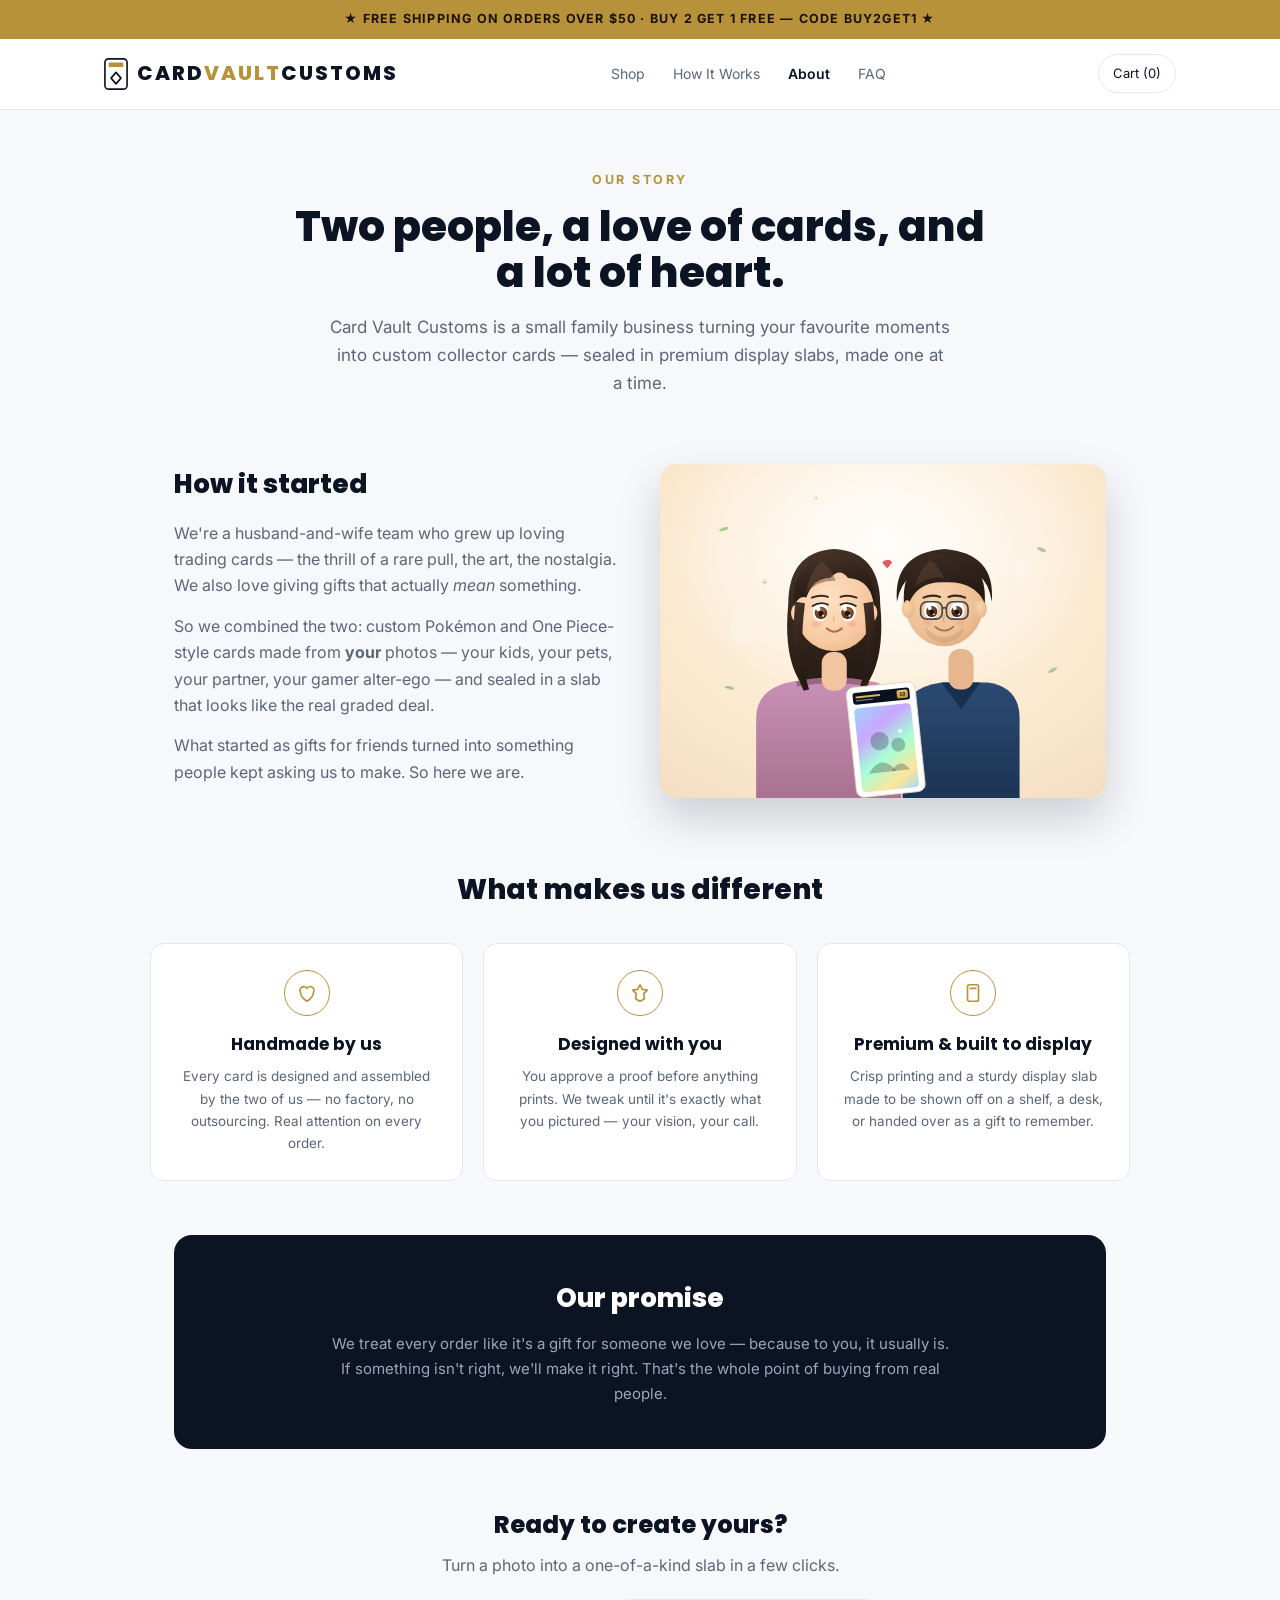
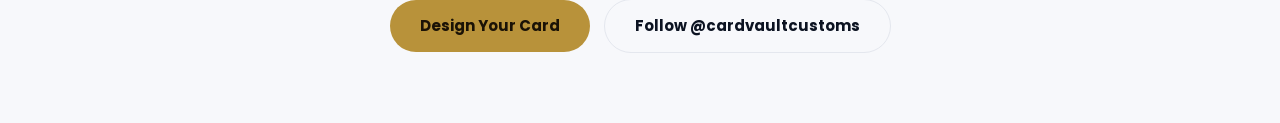
==== about.html @ b84f5825 "Initial commit: Card Vault Customs website + assets" ====
<!DOCTYPE html>
<html lang="en">
<head>
<meta charset="UTF-8" />
<meta name="viewport" content="width=device-width, initial-scale=1.0" />
<title>Card Vault Customs — About Us</title>
<style>
  @import url('https://fonts.googleapis.com/css2?family=Poppins:wght@600;700;800&family=Inter:wght@400;500;600&display=swap');
  :root{
    --bg:#f7f8fb; --bg-2:#ffffff; --ink:#0c1322; --muted:#5b6678;
    --gold:#b8923a; --gold-soft:#d8b25a; --navy:#0c1322; --line:#e4e7ee; --radius:14px;
    --font-display:'Poppins',sans-serif; --font-body:'Inter',system-ui,sans-serif;
  }
  *{box-sizing:border-box;margin:0;padding:0;}
  body{font-family:var(--font-body);background:var(--bg);color:var(--ink);line-height:1.65;-webkit-font-smoothing:antialiased;}
  h1,h2,h3{font-family:var(--font-display);}
  a{color:inherit;text-decoration:none;}
  .wrap{max-width:980px;margin:0 auto;padding:0 24px;}
  .narrow{max-width:720px;margin:0 auto;padding:0 24px;}

  .announce{background:var(--gold);color:#1a1206;text-align:center;font-size:12.5px;font-weight:700;letter-spacing:1.2px;padding:9px 12px;text-transform:uppercase;}
  header.site{position:sticky;top:0;z-index:50;background:rgba(255,255,255,0.92);backdrop-filter:blur(10px);border-bottom:1px solid var(--line);}
  .nav{max-width:1120px;margin:0 auto;padding:0 24px;display:flex;align-items:center;justify-content:space-between;height:70px;}
  .logo{display:flex;align-items:center;gap:9px;font-family:var(--font-display);font-weight:800;font-size:20px;letter-spacing:2px;}
  .logo .wm i{color:var(--gold);font-style:normal;}
  .nav-links{display:flex;gap:28px;font-size:14px;color:var(--muted);}
  .nav-links a:hover{color:var(--ink);}
  .nav-links a.active{color:var(--ink);font-weight:600;}
  .cart{font-size:13px;border:1px solid var(--line);padding:8px 14px;border-radius:999px;color:var(--ink);}

  /* hero */
  .hero{text-align:center;padding:60px 0 18px;}
  .hero .eyebrow{color:var(--gold);font-weight:700;font-size:12.5px;letter-spacing:2.5px;text-transform:uppercase;margin-bottom:14px;}
  .hero h1{font-size:42px;font-weight:800;line-height:1.1;margin-bottom:16px;}
  .hero p{color:var(--muted);font-size:17px;max-width:620px;margin:0 auto;}

  /* story split */
  .story{display:grid;grid-template-columns:1fr 1fr;gap:40px;align-items:center;padding:48px 0;}
  .story h2{font-size:26px;font-weight:800;margin-bottom:14px;}
  .story p{color:var(--muted);margin-bottom:14px;}
  .photo{aspect-ratio:4/3;border-radius:16px;overflow:hidden;box-shadow:0 20px 44px rgba(12,19,34,0.18);}
  .photo img{width:100%;height:100%;display:block;object-fit:cover;}

  /* values */
  .values{padding:20px 0 8px;}
  .values .head{text-align:center;margin-bottom:30px;}
  .values .head h2{font-size:28px;font-weight:800;}
  .vgrid{display:grid;grid-template-columns:repeat(3,1fr);gap:20px;}
  .vcard{background:var(--bg-2);border:1px solid var(--line);border-radius:14px;padding:26px;text-align:center;}
  .vcard .ic{width:46px;height:46px;border-radius:50%;border:1px solid var(--gold);display:flex;align-items:center;justify-content:center;margin:0 auto 14px;}
  .vcard h3{font-size:17px;margin-bottom:7px;}
  .vcard p{color:var(--muted);font-size:13.5px;}

  /* promise band */
  .promise{background:var(--navy);color:#fff;border-radius:18px;padding:42px;text-align:center;margin:46px 0;}
  .promise h2{font-size:26px;font-weight:800;margin-bottom:12px;}
  .promise p{color:#9aa7bd;max-width:620px;margin:0 auto;font-size:15px;}

  /* cta */
  .cta{text-align:center;padding:10px 0 70px;}
  .cta h3{font-size:24px;font-weight:800;margin-bottom:8px;}
  .cta p{color:var(--muted);margin-bottom:20px;}
  .btn{display:inline-block;background:var(--gold);color:#1a1206;font-family:var(--font-display);font-weight:700;font-size:15px;padding:14px 30px;border-radius:999px;}
  .btn:hover{background:var(--gold-soft);}
  .btn.ghost{background:transparent;color:var(--ink);border:1px solid var(--line);margin-left:10px;}

  @media (max-width:760px){ .nav-links{display:none;} .hero h1{font-size:32px;} .story{grid-template-columns:1fr;gap:24px;} .vgrid{grid-template-columns:1fr;} }
</style>
</head>
<body>
  <div class="announce">★ Free shipping on orders over $50 · Buy 2 Get 1 Free — code BUY2GET1 ★</div>

  <header class="site">
    <div class="nav">
      <a href="theme-preview-light.html" class="logo">
        <svg width="24" height="32" viewBox="0 0 58 78" aria-hidden="true">
          <rect x="2" y="2" width="54" height="74" rx="9" fill="none" stroke="#0c1322" stroke-width="4"/>
          <rect x="11" y="11" width="36" height="11" rx="3" fill="#b8923a"/>
          <path d="M29 35 l12 14 -12 14 -12-14 z" fill="none" stroke="#0c1322" stroke-width="4" stroke-linejoin="round"/>
        </svg>
        <span class="wm">CARD<i>VAULT</i>CUSTOMS</span>
      </a>
      <nav class="nav-links">
        <a href="design-page.html">Shop</a>
        <a href="theme-preview-light.html#how">How It Works</a>
        <a href="about.html" class="active">About</a>
        <a href="faq.html">FAQ</a>
      </nav>
      <a href="design-page.html" class="cart">Cart (0)</a>
    </div>
  </header>

  <!-- HERO -->
  <div class="hero narrow">
    <div class="eyebrow">Our Story</div>
    <h1>Two people, a love of cards, and a lot of heart.</h1>
    <p>Card Vault Customs is a small family business turning your favourite moments into custom collector cards — sealed in premium display slabs, made one at a time.</p>
  </div>

  <!-- STORY -->
  <div class="wrap">
    <div class="story">
      <div>
        <h2>How it started</h2>
        <p>We're a husband-and-wife team who grew up loving trading cards — the thrill of a rare pull, the art, the nostalgia. We also love giving gifts that actually <i>mean</i> something.</p>
        <p>So we combined the two: custom Pokémon and One Piece-style cards made from <b>your</b> photos — your kids, your pets, your partner, your gamer alter-ego — and sealed in a slab that looks like the real graded deal.</p>
        <p>What started as gifts for friends turned into something people kept asking us to make. So here we are.</p>
      </div>
      <div class="photo">
        <img src="images/about-couple.svg" alt="Anime illustration of the husband-and-wife team behind Card Vault Customs holding a custom slab" />
      </div>
    </div>
  </div>

  <!-- VALUES -->
  <div class="wrap values">
    <div class="head"><h2>What makes us different</h2></div>
    <div class="vgrid">
      <div class="vcard">
        <div class="ic"><svg width="22" height="22" viewBox="0 0 24 24" fill="none" stroke="#b8923a" stroke-width="1.8"><path d="M12 21s-7-4.35-7-9.5A3.5 3.5 0 0112 7a3.5 3.5 0 017 4.5C19 16.65 12 21 12 21z" stroke-linejoin="round"/></svg></div>
        <h3>Handmade by us</h3>
        <p>Every card is designed and assembled by the two of us — no factory, no outsourcing. Real attention on every order.</p>
      </div>
      <div class="vcard">
        <div class="ic"><svg width="22" height="22" viewBox="0 0 24 24" fill="none" stroke="#b8923a" stroke-width="1.8"><path d="M12 3l2.5 5 5.5.8-4 3.9.9 5.5L12 21l-4.9-2.8.9-5.5-4-3.9L9.5 8z" stroke-linejoin="round"/></svg></div>
        <h3>Designed with you</h3>
        <p>You approve a proof before anything prints. We tweak until it's exactly what you pictured — your vision, your call.</p>
      </div>
      <div class="vcard">
        <div class="ic"><svg width="22" height="22" viewBox="0 0 24 24" fill="none" stroke="#b8923a" stroke-width="1.8"><rect x="6" y="3" width="12" height="18" rx="2"/><path d="M9 7h6" stroke-linecap="round"/></svg></div>
        <h3>Premium &amp; built to display</h3>
        <p>Crisp printing and a sturdy display slab made to be shown off on a shelf, a desk, or handed over as a gift to remember.</p>
      </div>
    </div>
  </div>

  <!-- PROMISE -->
  <div class="wrap">
    <div class="promise">
      <h2>Our promise</h2>
      <p>We treat every order like it's a gift for someone we love — because to you, it usually is. If something isn't right, we'll make it right. That's the whole point of buying from real people.</p>
    </div>
  </div>

  <!-- CTA -->
  <div class="cta narrow">
    <h3>Ready to create yours?</h3>
    <p>Turn a photo into a one-of-a-kind slab in a few clicks.</p>
    <a href="design-page.html" class="btn">Design Your Card</a>
    <a href="https://www.instagram.com/cardvaultcustoms" class="btn ghost">Follow @cardvaultcustoms</a>
  </div>
</body>
</html>
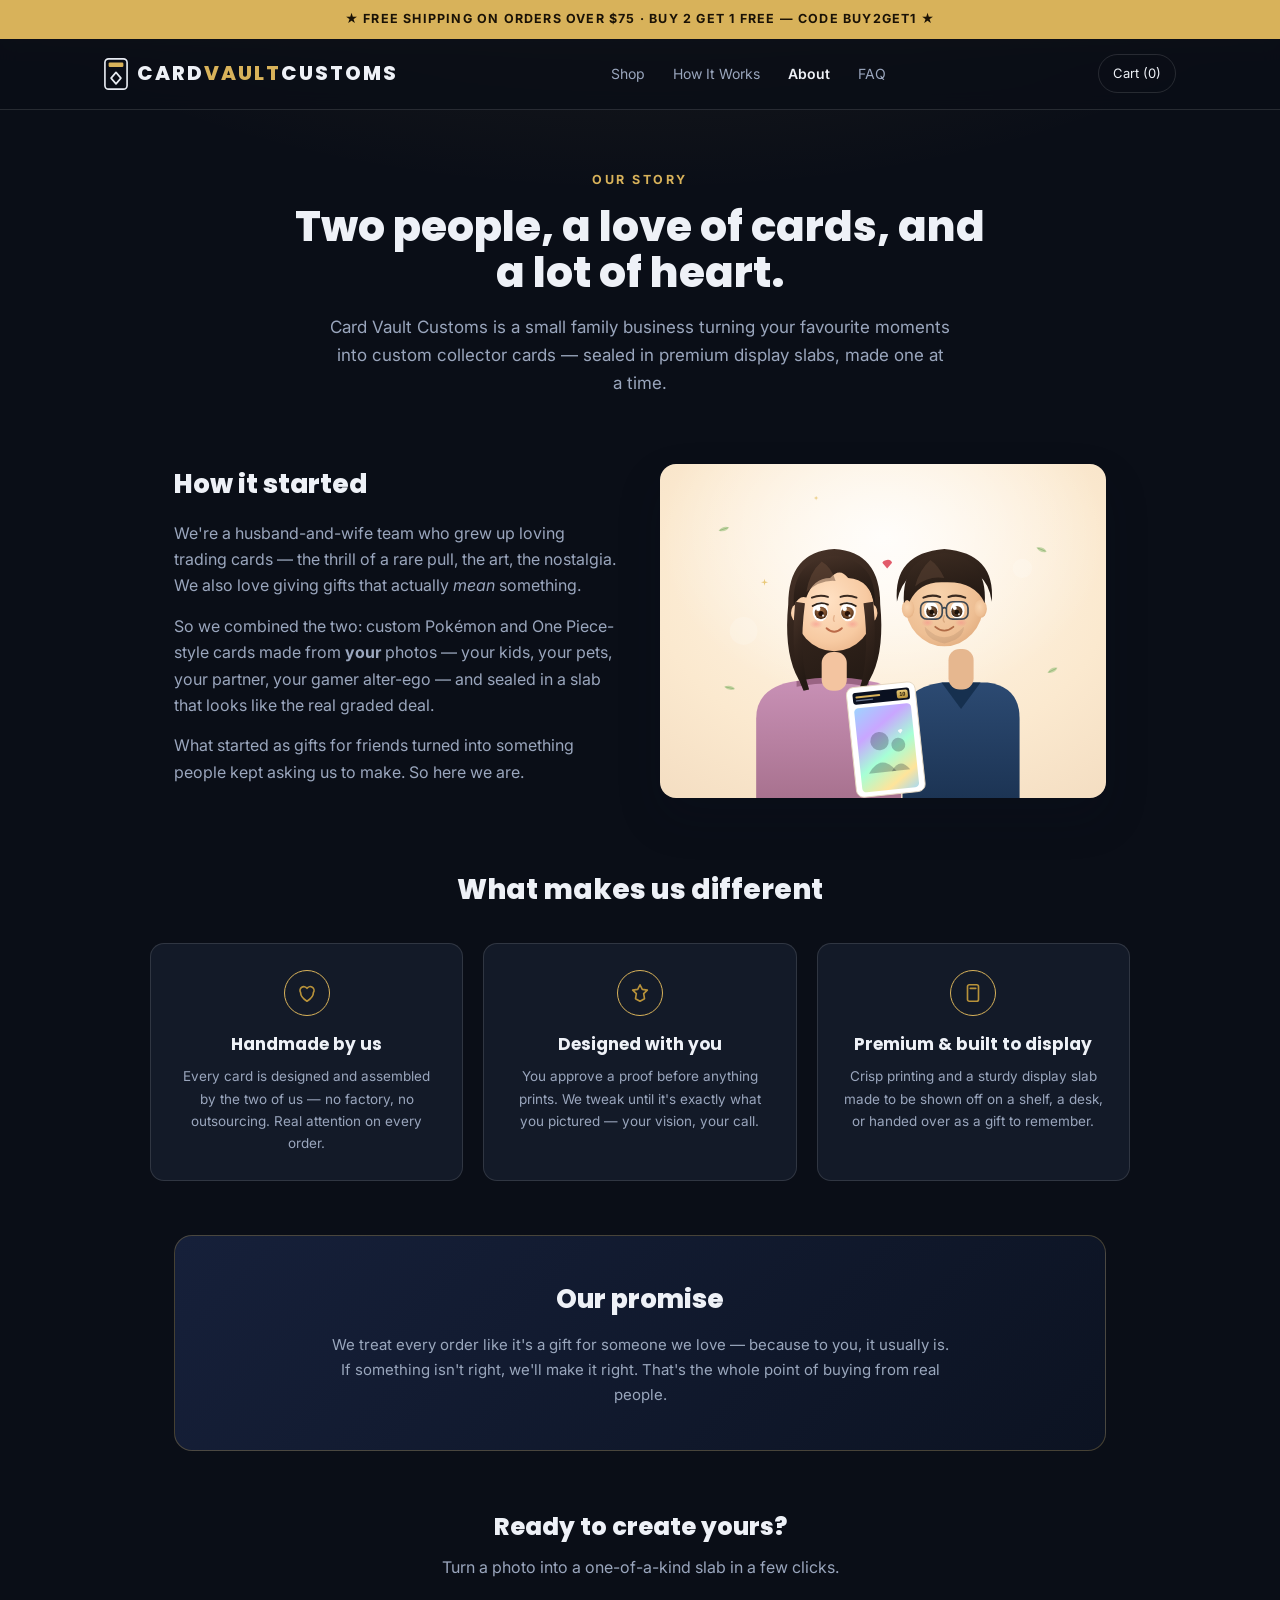
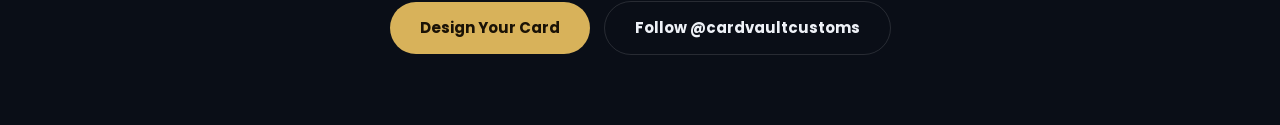
==== commit d404785b: "Dark theme, updated pricing, and custom multi-card order flow" ====
--- a/about.html
+++ b/about.html
@@ -7,19 +7,19 @@
 <style>
   @import url('https://fonts.googleapis.com/css2?family=Poppins:wght@600;700;800&family=Inter:wght@400;500;600&display=swap');
   :root{
-    --bg:#f7f8fb; --bg-2:#ffffff; --ink:#0c1322; --muted:#5b6678;
-    --gold:#b8923a; --gold-soft:#d8b25a; --navy:#0c1322; --line:#e4e7ee; --radius:14px;
+    --bg:#0a0e17; --bg-2:#131a28; --ink:#eef1f7; --muted:#9aa6bd;
+    --gold:#d8b25a; --gold-soft:#e8c97a; --navy:#0c1322; --line:rgba(255,255,255,0.12); --radius:14px;
     --font-display:'Poppins',sans-serif; --font-body:'Inter',system-ui,sans-serif;
   }
   *{box-sizing:border-box;margin:0;padding:0;}
-  body{font-family:var(--font-body);background:var(--bg);color:var(--ink);line-height:1.65;-webkit-font-smoothing:antialiased;}
+  body{font-family:var(--font-body);background:radial-gradient(1200px 520px at 50% -120px, rgba(216,178,90,0.10), transparent 60%),var(--bg);color:var(--ink);line-height:1.65;-webkit-font-smoothing:antialiased;}
   h1,h2,h3{font-family:var(--font-display);}
   a{color:inherit;text-decoration:none;}
   .wrap{max-width:980px;margin:0 auto;padding:0 24px;}
   .narrow{max-width:720px;margin:0 auto;padding:0 24px;}
 
   .announce{background:var(--gold);color:#1a1206;text-align:center;font-size:12.5px;font-weight:700;letter-spacing:1.2px;padding:9px 12px;text-transform:uppercase;}
-  header.site{position:sticky;top:0;z-index:50;background:rgba(255,255,255,0.92);backdrop-filter:blur(10px);border-bottom:1px solid var(--line);}
+  header.site{position:sticky;top:0;z-index:50;background:rgba(10,14,23,0.82);backdrop-filter:blur(10px);border-bottom:1px solid var(--line);}
   .nav{max-width:1120px;margin:0 auto;padding:0 24px;display:flex;align-items:center;justify-content:space-between;height:70px;}
   .logo{display:flex;align-items:center;gap:9px;font-family:var(--font-display);font-weight:800;font-size:20px;letter-spacing:2px;}
   .logo .wm i{color:var(--gold);font-style:normal;}
@@ -52,7 +52,7 @@
   .vcard p{color:var(--muted);font-size:13.5px;}
 
   /* promise band */
-  .promise{background:var(--navy);color:#fff;border-radius:18px;padding:42px;text-align:center;margin:46px 0;}
+  .promise{background:linear-gradient(135deg,#16203a,#0c1322);border:1px solid rgba(216,178,90,0.28);color:var(--ink);border-radius:18px;padding:42px;text-align:center;margin:46px 0;}
   .promise h2{font-size:26px;font-weight:800;margin-bottom:12px;}
   .promise p{color:#9aa7bd;max-width:620px;margin:0 auto;font-size:15px;}
 
@@ -68,15 +68,15 @@
 </style>
 </head>
 <body>
-  <div class="announce">★ Free shipping on orders over $50 · Buy 2 Get 1 Free — code BUY2GET1 ★</div>
+  <div class="announce">★ Free shipping on orders over $75 · Buy 2 Get 1 Free — code BUY2GET1 ★</div>
 
   <header class="site">
     <div class="nav">
       <a href="theme-preview-light.html" class="logo">
         <svg width="24" height="32" viewBox="0 0 58 78" aria-hidden="true">
-          <rect x="2" y="2" width="54" height="74" rx="9" fill="none" stroke="#0c1322" stroke-width="4"/>
-          <rect x="11" y="11" width="36" height="11" rx="3" fill="#b8923a"/>
-          <path d="M29 35 l12 14 -12 14 -12-14 z" fill="none" stroke="#0c1322" stroke-width="4" stroke-linejoin="round"/>
+          <rect x="2" y="2" width="54" height="74" rx="9" fill="none" stroke="#e8ecf3" stroke-width="4"/>
+          <rect x="11" y="11" width="36" height="11" rx="3" fill="#d8b25a"/>
+          <path d="M29 35 l12 14 -12 14 -12-14 z" fill="none" stroke="#e8ecf3" stroke-width="4" stroke-linejoin="round"/>
         </svg>
         <span class="wm">CARD<i>VAULT</i>CUSTOMS</span>
       </a>
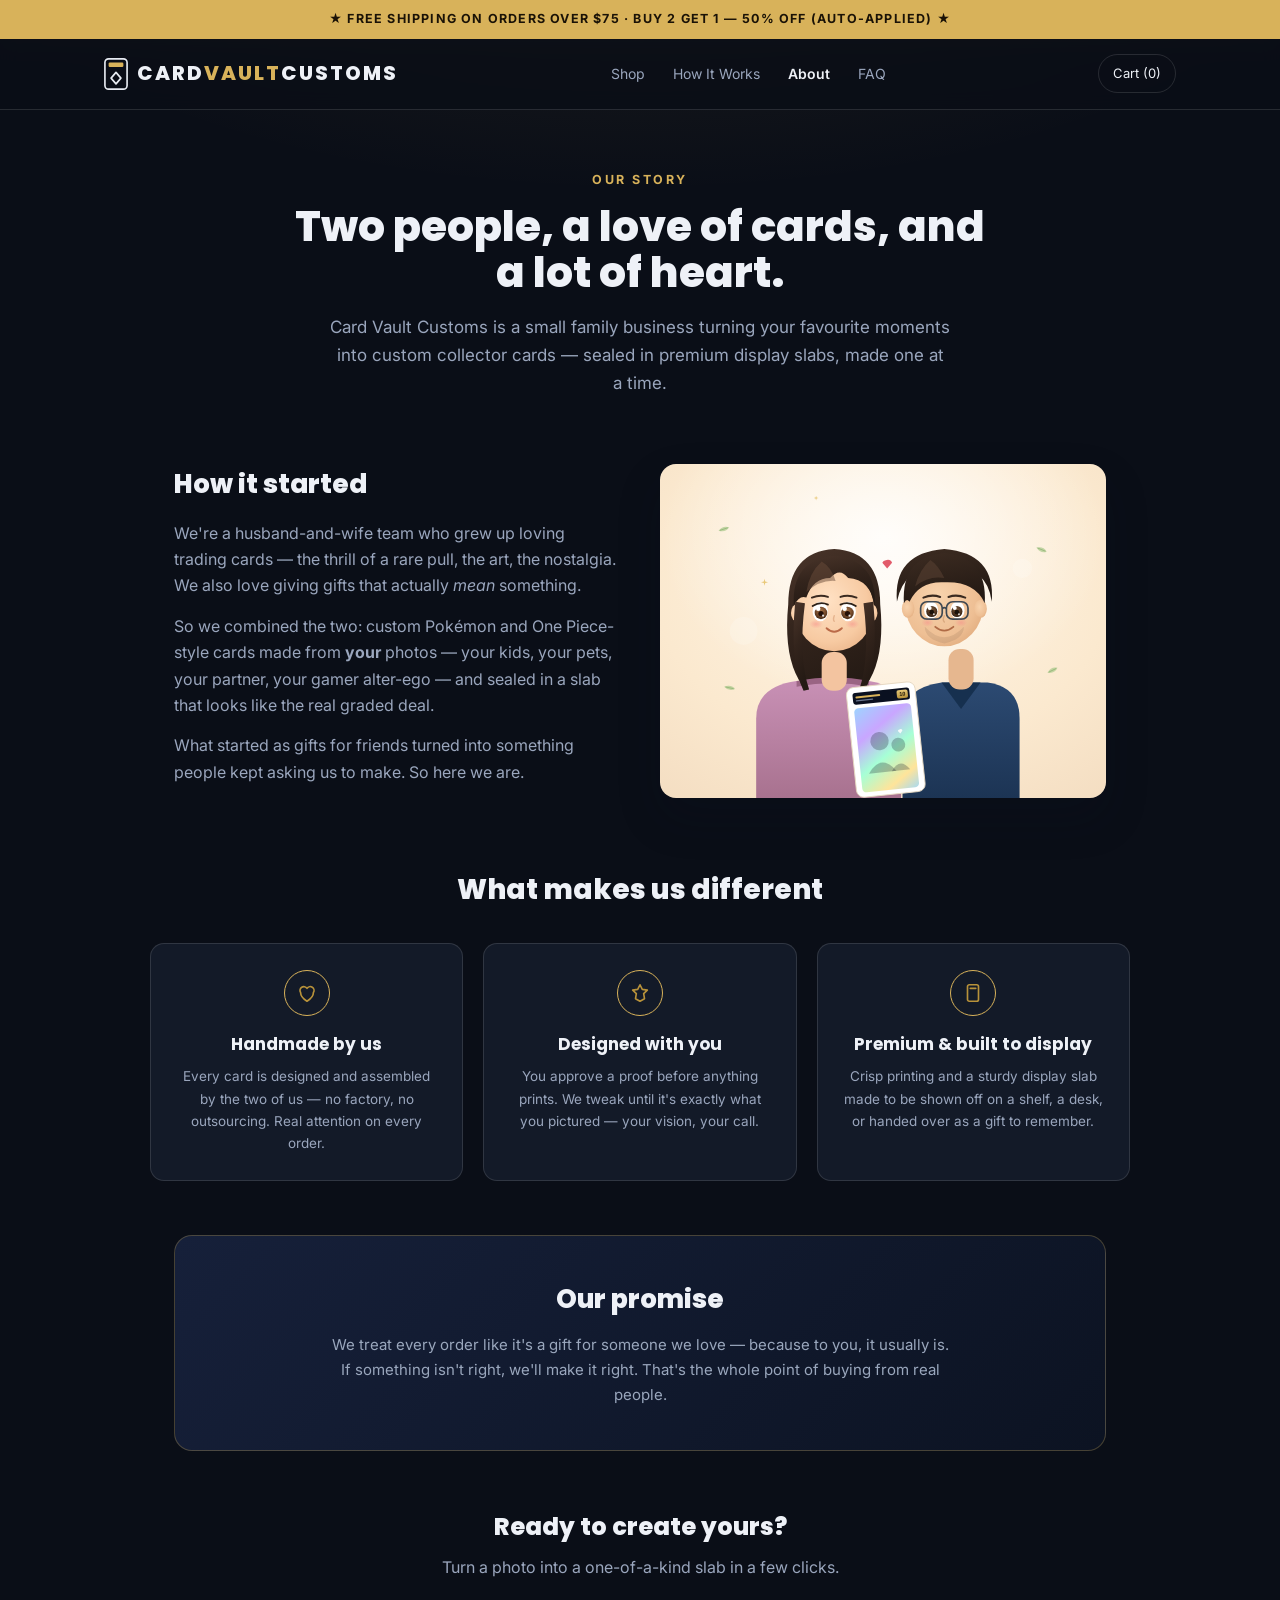
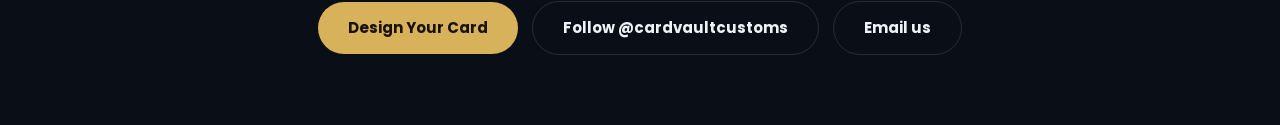
==== commit 0f2315ab: "Add Buy 2 Get 1 (50% off), flat $15.99 shipping under $75, and contact email - Auto-applied Buy 2 Ge" ====
--- a/about.html
+++ b/about.html
@@ -68,7 +68,7 @@
 </style>
 </head>
 <body>
-  <div class="announce">★ Free shipping on orders over $75 · Buy 2 Get 1 Free — code BUY2GET1 ★</div>
+  <div class="announce">★ Free shipping on orders over $75 · Buy 2 Get 1 — 50% Off (auto-applied) ★</div>
 
   <header class="site">
     <div class="nav">
@@ -148,6 +148,7 @@
     <p>Turn a photo into a one-of-a-kind slab in a few clicks.</p>
     <a href="design-page.html" class="btn">Design Your Card</a>
     <a href="https://www.instagram.com/cardvaultcustoms" class="btn ghost">Follow @cardvaultcustoms</a>
+    <a href="mailto:cardvaultcustoms@gmail.com" class="btn ghost">Email us</a>
   </div>
 </body>
 </html>
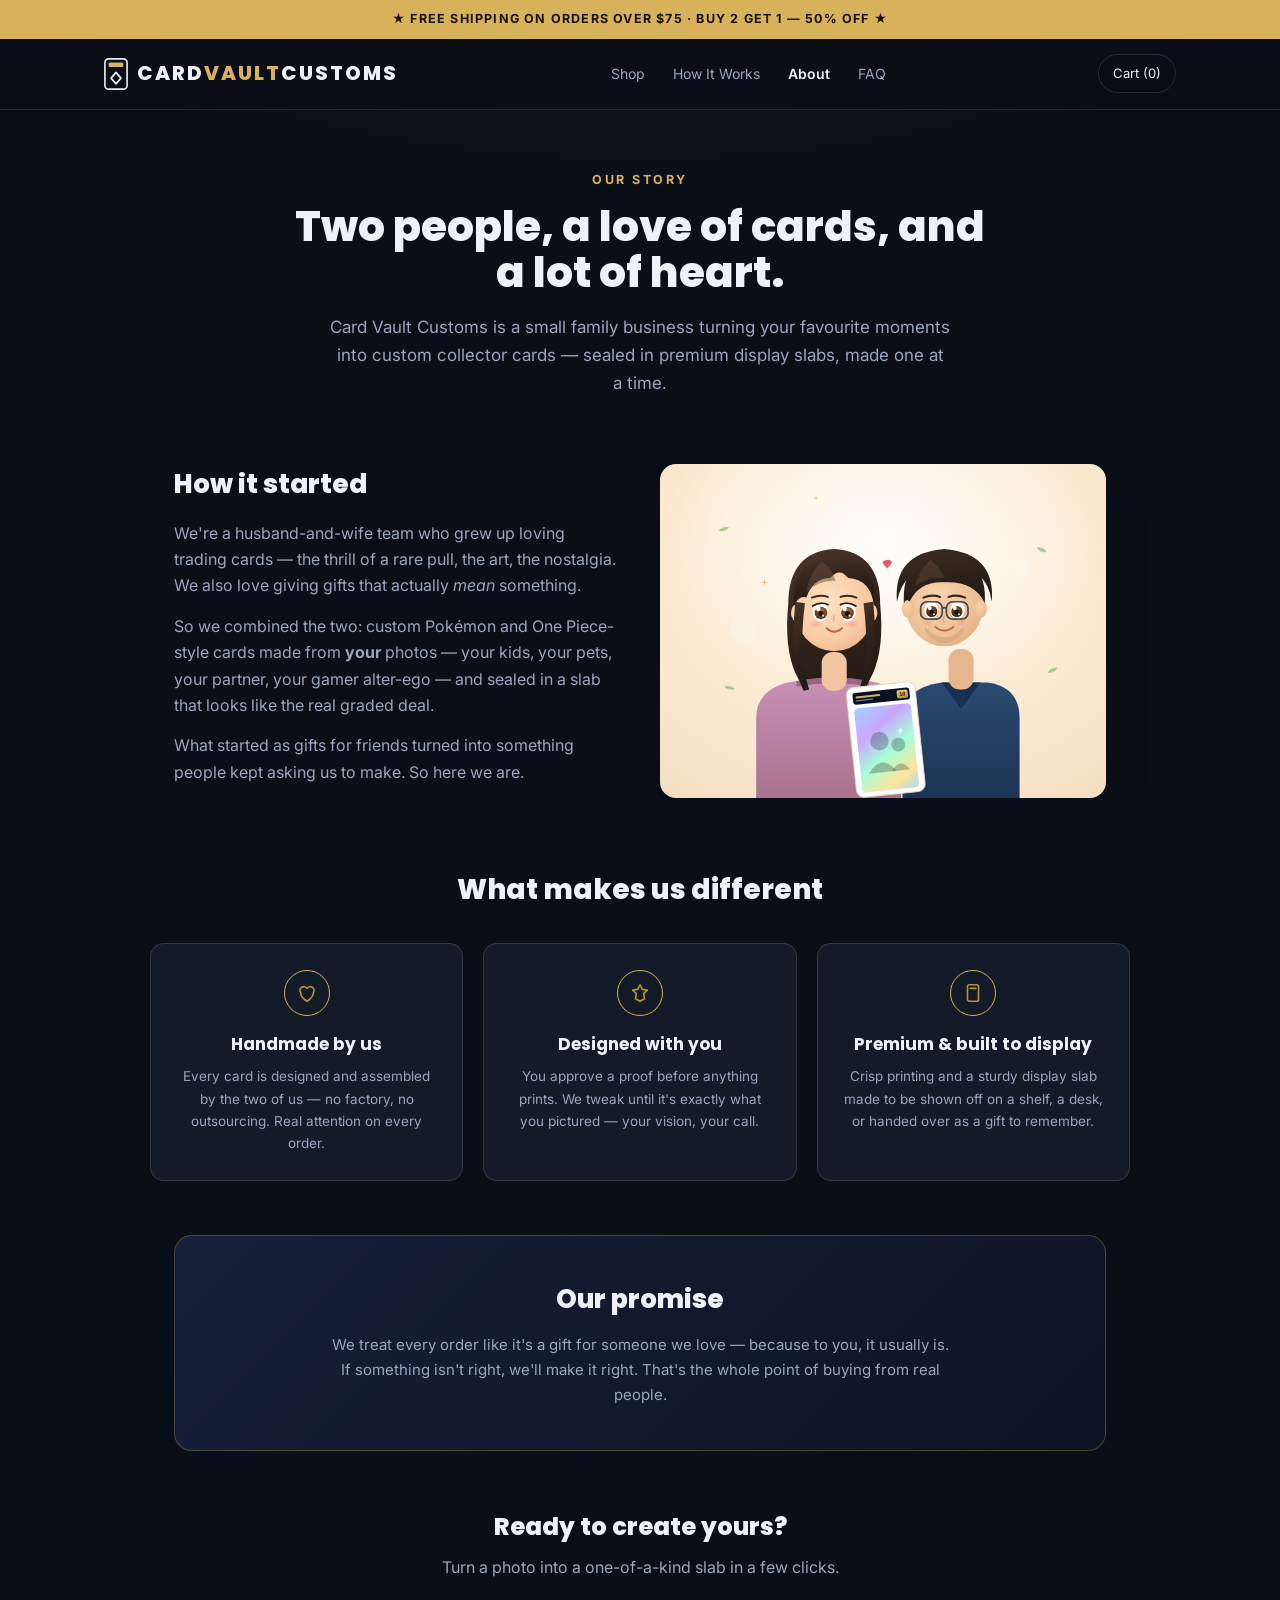
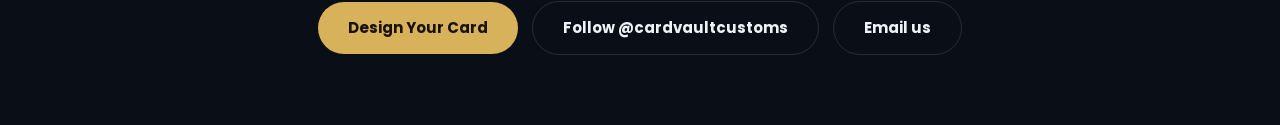
==== commit cb7e71d9: "Simplify promo banner copy to 'Buy 2 Get 1 — 50% Off'" ====
--- a/about.html
+++ b/about.html
@@ -68,7 +68,7 @@
 </style>
 </head>
 <body>
-  <div class="announce">★ Free shipping on orders over $75 · Buy 2 Get 1 — 50% Off (auto-applied) ★</div>
+  <div class="announce">★ Free shipping on orders over $75 · Buy 2 Get 1 — 50% Off ★</div>
 
   <header class="site">
     <div class="nav">
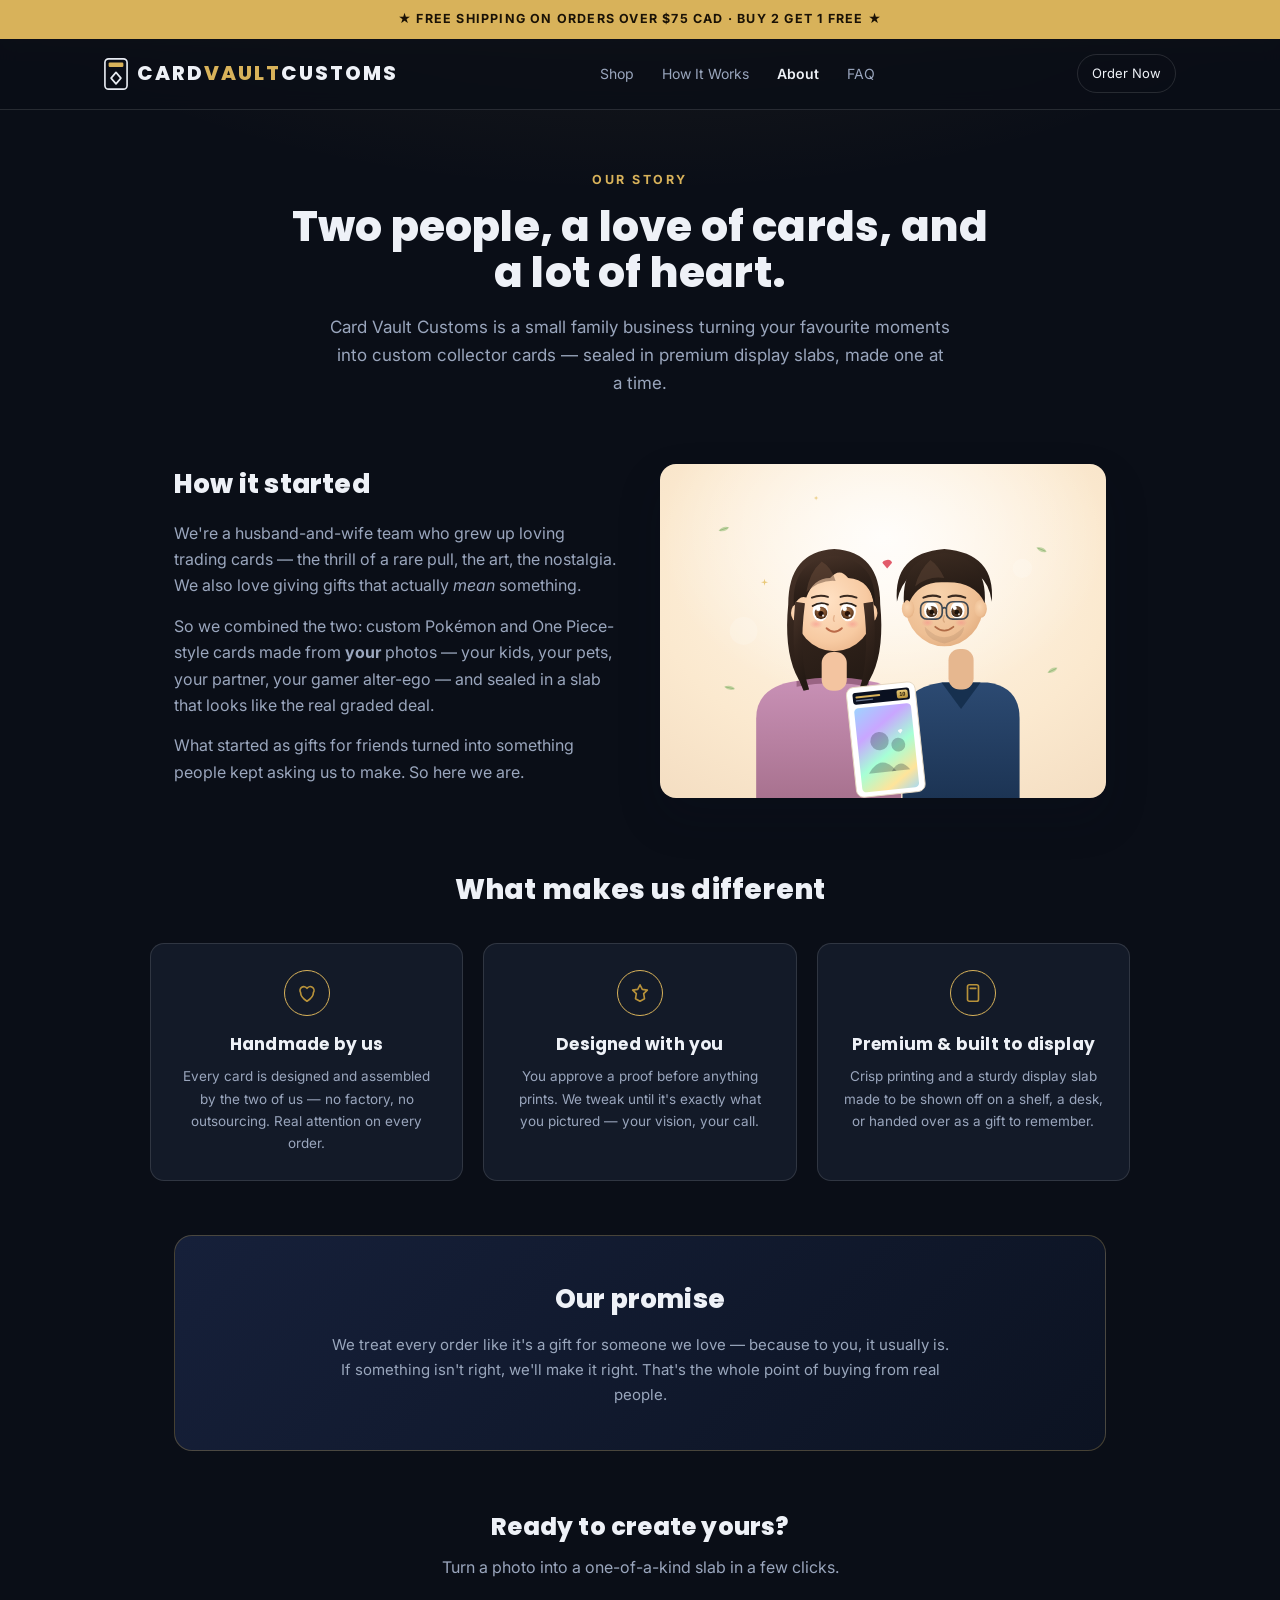
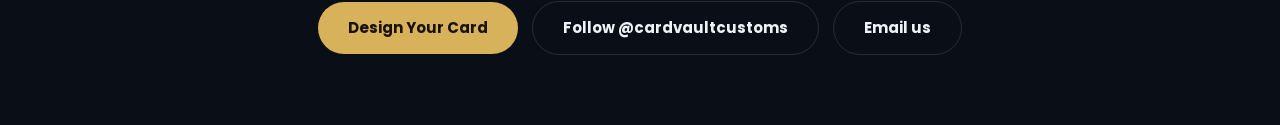
==== commit 1a9954e0: "Prepare site for custom domain hosting on GitHub Pages Homepage now lives at index.html (no redirect" ====
--- a/about.html
+++ b/about.html
@@ -4,29 +4,11 @@
 <meta charset="UTF-8" />
 <meta name="viewport" content="width=device-width, initial-scale=1.0" />
 <title>Card Vault Customs — About Us</title>
+<link rel="stylesheet" href="styles.css" />
 <style>
-  @import url('https://fonts.googleapis.com/css2?family=Poppins:wght@600;700;800&family=Inter:wght@400;500;600&display=swap');
-  :root{
-    --bg:#0a0e17; --bg-2:#131a28; --ink:#eef1f7; --muted:#9aa6bd;
-    --gold:#d8b25a; --gold-soft:#e8c97a; --navy:#0c1322; --line:rgba(255,255,255,0.12); --radius:14px;
-    --font-display:'Poppins',sans-serif; --font-body:'Inter',system-ui,sans-serif;
-  }
-  *{box-sizing:border-box;margin:0;padding:0;}
-  body{font-family:var(--font-body);background:radial-gradient(1200px 520px at 50% -120px, rgba(216,178,90,0.10), transparent 60%),var(--bg);color:var(--ink);line-height:1.65;-webkit-font-smoothing:antialiased;}
-  h1,h2,h3{font-family:var(--font-display);}
-  a{color:inherit;text-decoration:none;}
-  .wrap{max-width:980px;margin:0 auto;padding:0 24px;}
+  body{line-height:1.65;}
+  .wrap{max-width:980px;}
   .narrow{max-width:720px;margin:0 auto;padding:0 24px;}
-
-  .announce{background:var(--gold);color:#1a1206;text-align:center;font-size:12.5px;font-weight:700;letter-spacing:1.2px;padding:9px 12px;text-transform:uppercase;}
-  header.site{position:sticky;top:0;z-index:50;background:rgba(10,14,23,0.82);backdrop-filter:blur(10px);border-bottom:1px solid var(--line);}
-  .nav{max-width:1120px;margin:0 auto;padding:0 24px;display:flex;align-items:center;justify-content:space-between;height:70px;}
-  .logo{display:flex;align-items:center;gap:9px;font-family:var(--font-display);font-weight:800;font-size:20px;letter-spacing:2px;}
-  .logo .wm i{color:var(--gold);font-style:normal;}
-  .nav-links{display:flex;gap:28px;font-size:14px;color:var(--muted);}
-  .nav-links a:hover{color:var(--ink);}
-  .nav-links a.active{color:var(--ink);font-weight:600;}
-  .cart{font-size:13px;border:1px solid var(--line);padding:8px 14px;border-radius:999px;color:var(--ink);}
 
   /* hero */
   .hero{text-align:center;padding:60px 0 18px;}
@@ -64,15 +46,15 @@
   .btn:hover{background:var(--gold-soft);}
   .btn.ghost{background:transparent;color:var(--ink);border:1px solid var(--line);margin-left:10px;}
 
-  @media (max-width:760px){ .nav-links{display:none;} .hero h1{font-size:32px;} .story{grid-template-columns:1fr;gap:24px;} .vgrid{grid-template-columns:1fr;} }
+  @media (max-width:760px){ .hero h1{font-size:32px;} .story{grid-template-columns:1fr;gap:24px;} .vgrid{grid-template-columns:1fr;} }
 </style>
 </head>
 <body>
-  <div class="announce">★ Free shipping on orders over $75 · Buy 2 Get 1 — 50% Off ★</div>
+  <div class="announce">★ Free shipping on orders over $75 CAD · Buy 2 Get 1 Free ★</div>
 
   <header class="site">
     <div class="nav">
-      <a href="theme-preview-light.html" class="logo">
+      <a href="index.html" class="logo">
         <svg width="24" height="32" viewBox="0 0 58 78" aria-hidden="true">
           <rect x="2" y="2" width="54" height="74" rx="9" fill="none" stroke="#e8ecf3" stroke-width="4"/>
           <rect x="11" y="11" width="36" height="11" rx="3" fill="#d8b25a"/>
@@ -82,12 +64,23 @@
       </a>
       <nav class="nav-links">
         <a href="design-page.html">Shop</a>
-        <a href="theme-preview-light.html#how">How It Works</a>
+        <a href="index.html#how">How It Works</a>
         <a href="about.html" class="active">About</a>
         <a href="faq.html">FAQ</a>
       </nav>
-      <a href="design-page.html" class="cart">Cart (0)</a>
+      <div class="nav-right">
+        <a href="design-page.html" class="cart">Order Now</a>
+        <button class="menu-btn" id="menuBtn" aria-label="Open menu" aria-expanded="false" aria-controls="mobileMenu">
+          <span></span><span></span><span></span>
+        </button>
+      </div>
     </div>
+    <nav class="mobile-menu" id="mobileMenu">
+      <a href="design-page.html">Shop</a>
+      <a href="index.html#how">How It Works</a>
+      <a href="about.html">About</a>
+      <a href="faq.html">FAQ</a>
+    </nav>
   </header>
 
   <!-- HERO -->
@@ -150,5 +143,7 @@
     <a href="https://www.instagram.com/cardvaultcustoms" class="btn ghost">Follow @cardvaultcustoms</a>
     <a href="mailto:cardvaultcustoms@gmail.com" class="btn ghost">Email us</a>
   </div>
+
+  <script src="site.js"></script>
 </body>
 </html>
--- a/styles.css
+++ b/styles.css
@@ -0,0 +1,65 @@
+/* ============================================================
+   Card Vault Customs — shared theme & site chrome
+   Loaded by every page. Page-specific styles live in each page.
+   ============================================================ */
+@import url('https://fonts.googleapis.com/css2?family=Poppins:wght@600;700;800&family=Inter:wght@400;500;600&display=swap');
+
+:root{
+  --bg:#0a0e17;             /* deep vault black-navy (matches logo) */
+  --bg-2:#131a28;           /* dark panel */
+  --ink:#eef1f7;            /* near-white text */
+  --muted:#9aa6bd;          /* soft light gray */
+  --gold:#d8b25a;           /* brighter gold pops on dark */
+  --gold-soft:#e8c97a;
+  --navy:#0c1322;           /* accent navy for slab label */
+  --line:rgba(255,255,255,0.12);
+  --field:#0e1420;
+  --slab-plastic:#ffffff;
+  --radius:14px;
+  --font-display:'Poppins','Trebuchet MS',system-ui,sans-serif;
+  --font-body:'Inter',system-ui,-apple-system,sans-serif;
+}
+
+*{box-sizing:border-box;margin:0;padding:0;}
+html{scroll-behavior:smooth;}
+body{
+  font-family:var(--font-body);
+  background:radial-gradient(1200px 520px at 50% -120px, rgba(216,178,90,0.10), transparent 60%),var(--bg);
+  color:var(--ink);
+  line-height:1.55;
+  -webkit-font-smoothing:antialiased;
+}
+h1,h2,h3{font-family:var(--font-display);letter-spacing:0.2px;}
+a{color:inherit;text-decoration:none;}
+.wrap{max-width:1120px;margin:0 auto;padding:0 24px;}
+
+/* ---------- Announcement bar ---------- */
+.announce{background:var(--gold);color:#1a1206;text-align:center;font-size:12.5px;font-weight:700;letter-spacing:1.2px;padding:9px 12px;text-transform:uppercase;}
+
+/* ---------- Header & navigation ---------- */
+header.site{position:sticky;top:0;z-index:50;background:rgba(10,14,23,0.82);backdrop-filter:blur(10px);border-bottom:1px solid var(--line);}
+.nav{max-width:1120px;margin:0 auto;padding:0 24px;display:flex;align-items:center;justify-content:space-between;height:70px;}
+.logo{display:flex;align-items:center;gap:9px;font-family:var(--font-display);font-weight:800;font-size:20px;letter-spacing:2px;}
+.logo .logo-icon{flex:none;display:block;}
+.logo .wm i{color:var(--gold);font-style:normal;}
+.nav-links{display:flex;gap:28px;font-size:14px;color:var(--muted);}
+.nav-links a:hover{color:var(--ink);}
+.nav-links a.active{color:var(--ink);font-weight:600;}
+.cart{font-size:13px;border:1px solid var(--line);padding:8px 14px;border-radius:999px;color:var(--ink);}
+.nav-right{display:flex;align-items:center;gap:10px;}
+
+/* hamburger + mobile menu */
+.menu-btn{display:none;background:none;border:1px solid var(--line);border-radius:10px;width:40px;height:40px;cursor:pointer;flex-direction:column;align-items:center;justify-content:center;gap:5px;padding:0;}
+.menu-btn span{display:block;width:18px;height:2px;background:var(--ink);border-radius:2px;transition:transform .2s ease,opacity .2s ease;}
+.menu-btn[aria-expanded="true"] span:nth-child(1){transform:translateY(7px) rotate(45deg);}
+.menu-btn[aria-expanded="true"] span:nth-child(2){opacity:0;}
+.menu-btn[aria-expanded="true"] span:nth-child(3){transform:translateY(-7px) rotate(-45deg);}
+.mobile-menu{display:none;border-top:1px solid var(--line);padding:6px 24px 14px;}
+.mobile-menu a{display:block;padding:13px 0;font-size:15px;color:var(--ink);border-bottom:1px solid var(--line);}
+.mobile-menu a:last-child{border-bottom:none;}
+.mobile-menu.open{display:block;}
+
+@media (max-width:880px){
+  .nav-links{display:none;}
+  .menu-btn{display:flex;}
+}
